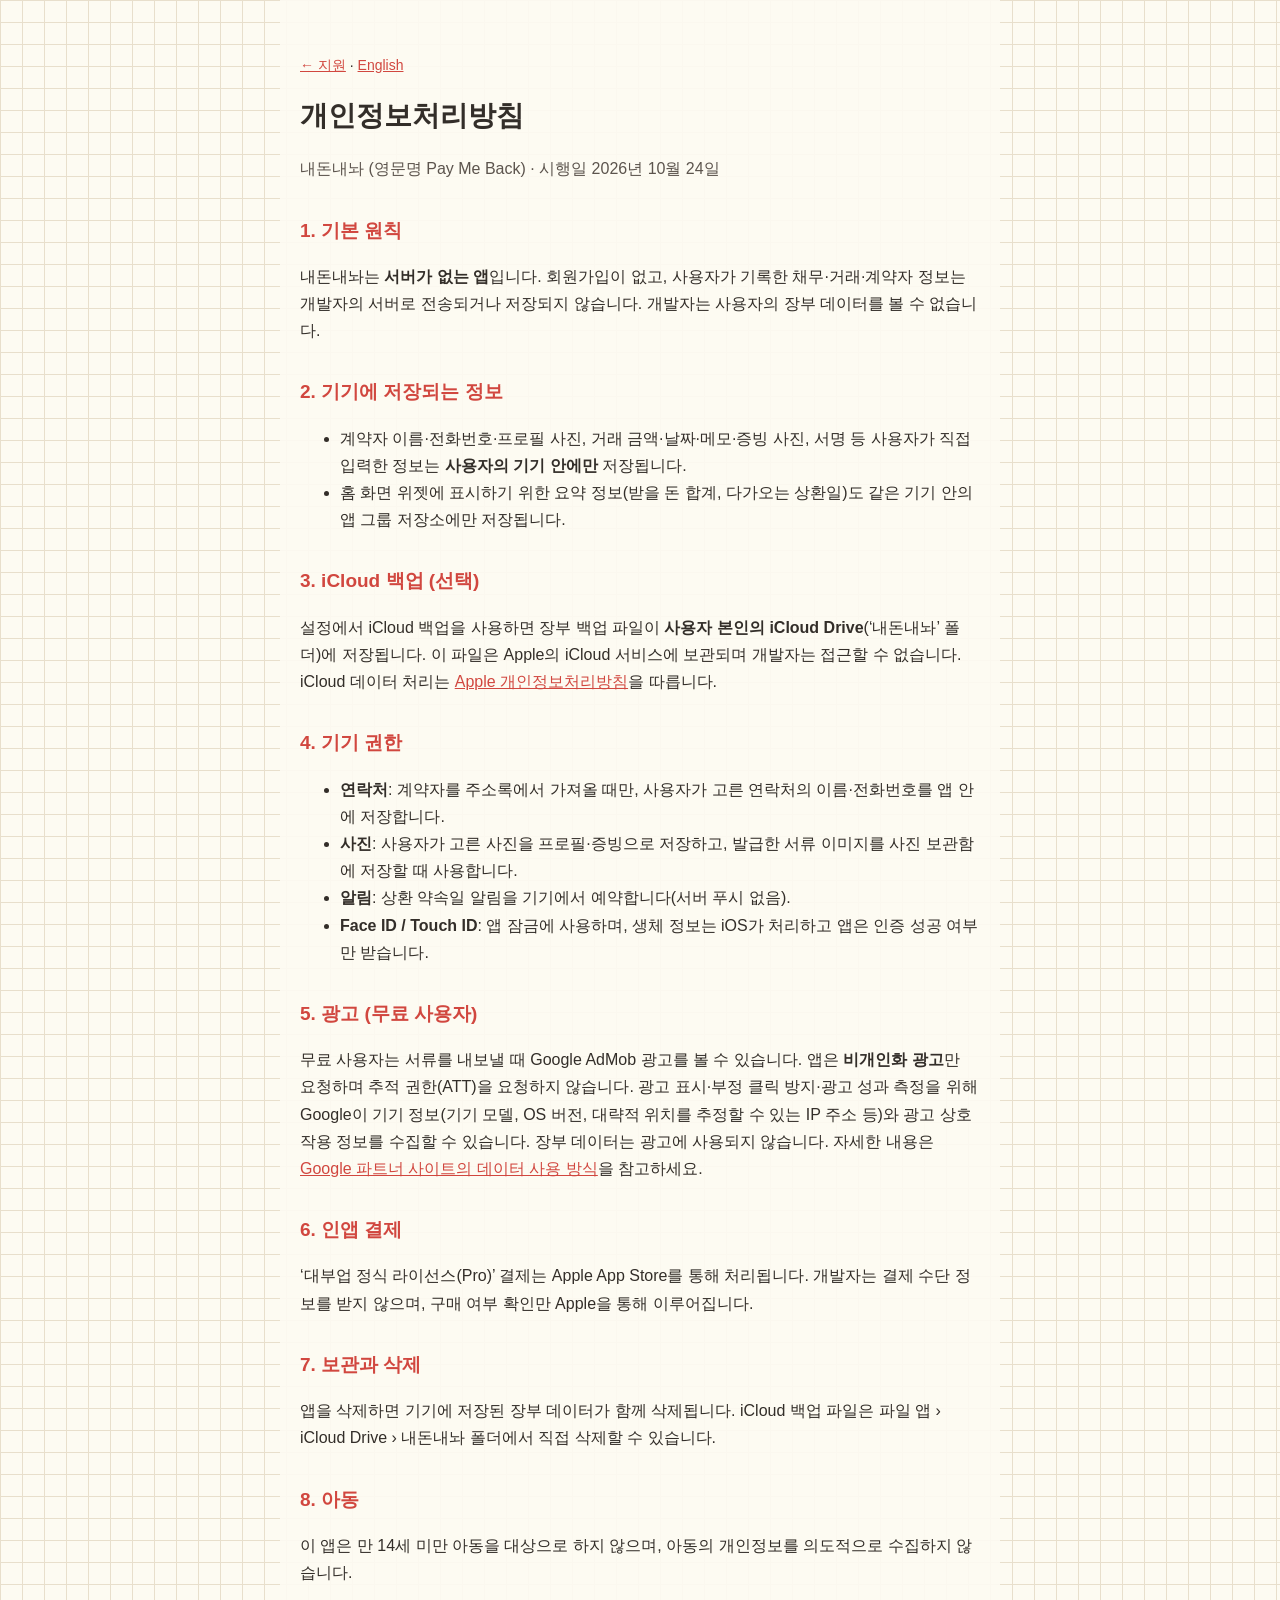
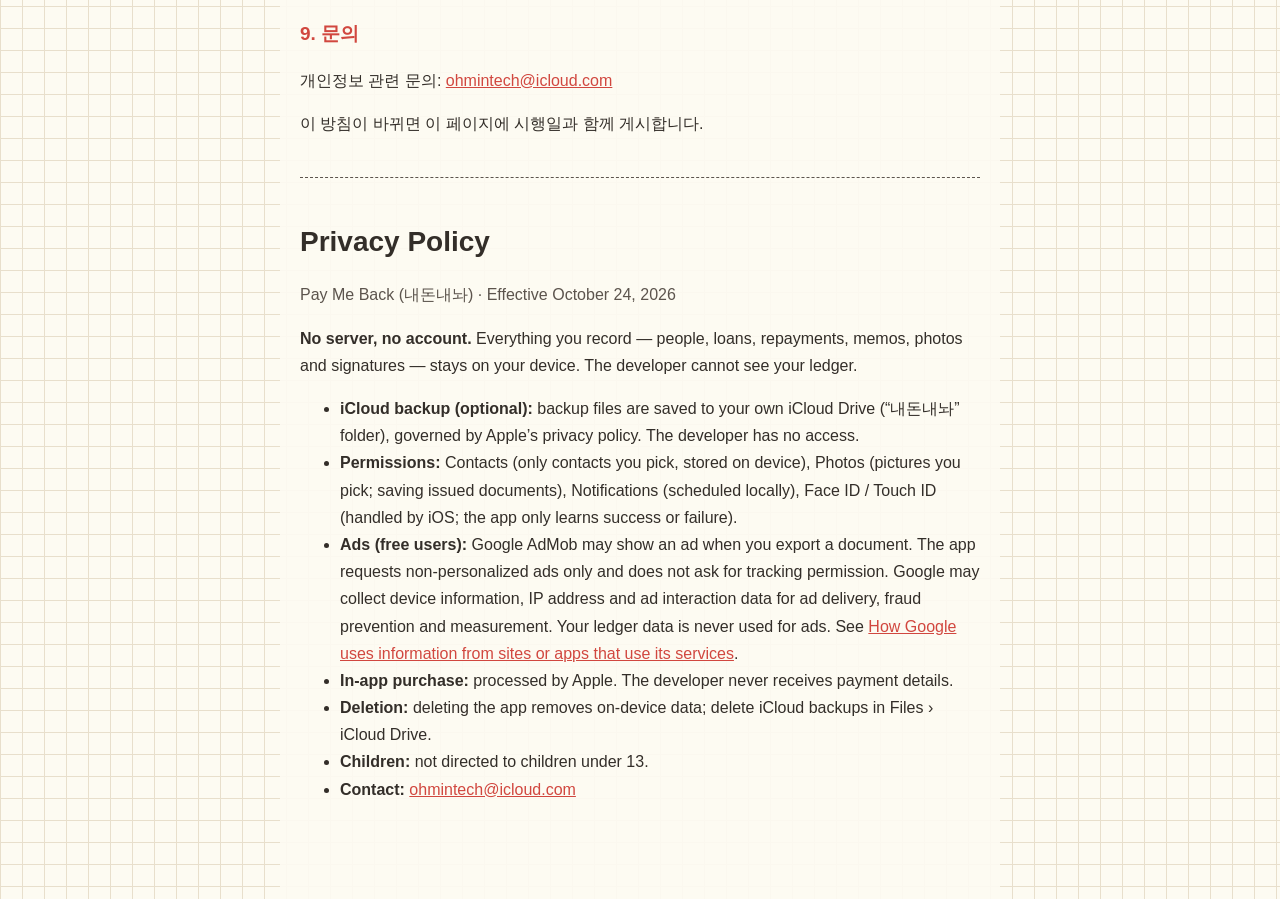
==== privacy.html @ b79d0b03 "Add files via upload" ====
<!doctype html>
<html lang="ko">
<head>
<meta charset="utf-8">
<meta name="viewport" content="width=device-width, initial-scale=1">
<title>개인정보처리방침 · 내돈내놔 (Pay Me Back)</title>
<link rel="stylesheet" href="style.css">
</head>
<body>
<main>
<p class="nav"><a href="./">← 지원</a> · <a href="#en">English</a></p>
<h1>개인정보처리방침</h1>
<p class="meta">내돈내놔 (영문명 Pay Me Back) · 시행일 2026년 10월 24일</p>

<h2>1. 기본 원칙</h2>
<p>내돈내놔는 <strong>서버가 없는 앱</strong>입니다. 회원가입이 없고, 사용자가 기록한 채무·거래·계약자 정보는 개발자의 서버로 전송되거나 저장되지 않습니다. 개발자는 사용자의 장부 데이터를 볼 수 없습니다.</p>

<h2>2. 기기에 저장되는 정보</h2>
<ul>
<li>계약자 이름·전화번호·프로필 사진, 거래 금액·날짜·메모·증빙 사진, 서명 등 사용자가 직접 입력한 정보는 <strong>사용자의 기기 안에만</strong> 저장됩니다.</li>
<li>홈 화면 위젯에 표시하기 위한 요약 정보(받을 돈 합계, 다가오는 상환일)도 같은 기기 안의 앱 그룹 저장소에만 저장됩니다.</li>
</ul>

<h2>3. iCloud 백업 (선택)</h2>
<p>설정에서 iCloud 백업을 사용하면 장부 백업 파일이 <strong>사용자 본인의 iCloud Drive</strong>(‘내돈내놔’ 폴더)에 저장됩니다. 이 파일은 Apple의 iCloud 서비스에 보관되며 개발자는 접근할 수 없습니다. iCloud 데이터 처리는 <a href="https://www.apple.com/kr/legal/privacy/">Apple 개인정보처리방침</a>을 따릅니다.</p>

<h2>4. 기기 권한</h2>
<ul>
<li><strong>연락처</strong>: 계약자를 주소록에서 가져올 때만, 사용자가 고른 연락처의 이름·전화번호를 앱 안에 저장합니다.</li>
<li><strong>사진</strong>: 사용자가 고른 사진을 프로필·증빙으로 저장하고, 발급한 서류 이미지를 사진 보관함에 저장할 때 사용합니다.</li>
<li><strong>알림</strong>: 상환 약속일 알림을 기기에서 예약합니다(서버 푸시 없음).</li>
<li><strong>Face ID / Touch ID</strong>: 앱 잠금에 사용하며, 생체 정보는 iOS가 처리하고 앱은 인증 성공 여부만 받습니다.</li>
</ul>

<h2>5. 광고 (무료 사용자)</h2>
<p>무료 사용자는 서류를 내보낼 때 Google AdMob 광고를 볼 수 있습니다. 앱은 <strong>비개인화 광고</strong>만 요청하며 추적 권한(ATT)을 요청하지 않습니다. 광고 표시·부정 클릭 방지·광고 성과 측정을 위해 Google이 기기 정보(기기 모델, OS 버전, 대략적 위치를 추정할 수 있는 IP 주소 등)와 광고 상호작용 정보를 수집할 수 있습니다. 장부 데이터는 광고에 사용되지 않습니다. 자세한 내용은 <a href="https://policies.google.com/technologies/partner-sites?hl=ko">Google 파트너 사이트의 데이터 사용 방식</a>을 참고하세요.</p>

<h2>6. 인앱 결제</h2>
<p>‘대부업 정식 라이선스(Pro)’ 결제는 Apple App Store를 통해 처리됩니다. 개발자는 결제 수단 정보를 받지 않으며, 구매 여부 확인만 Apple을 통해 이루어집니다.</p>

<h2>7. 보관과 삭제</h2>
<p>앱을 삭제하면 기기에 저장된 장부 데이터가 함께 삭제됩니다. iCloud 백업 파일은 파일 앱 › iCloud Drive › 내돈내놔 폴더에서 직접 삭제할 수 있습니다.</p>

<h2>8. 아동</h2>
<p>이 앱은 만 14세 미만 아동을 대상으로 하지 않으며, 아동의 개인정보를 의도적으로 수집하지 않습니다.</p>

<h2>9. 문의</h2>
<p>개인정보 관련 문의: <a href="mailto:ohmintech@icloud.com">ohmintech@icloud.com</a></p>
<p>이 방침이 바뀌면 이 페이지에 시행일과 함께 게시합니다.</p>

<hr>

<h1 id="en">Privacy Policy</h1>
<p class="meta">Pay Me Back (내돈내놔) · Effective October 24, 2026</p>
<p><strong>No server, no account.</strong> Everything you record — people, loans, repayments, memos, photos and signatures — stays on your device. The developer cannot see your ledger.</p>
<ul>
<li><strong>iCloud backup (optional):</strong> backup files are saved to your own iCloud Drive (“내돈내놔” folder), governed by Apple’s privacy policy. The developer has no access.</li>
<li><strong>Permissions:</strong> Contacts (only contacts you pick, stored on device), Photos (pictures you pick; saving issued documents), Notifications (scheduled locally), Face ID / Touch ID (handled by iOS; the app only learns success or failure).</li>
<li><strong>Ads (free users):</strong> Google AdMob may show an ad when you export a document. The app requests non-personalized ads only and does not ask for tracking permission. Google may collect device information, IP address and ad interaction data for ad delivery, fraud prevention and measurement. Your ledger data is never used for ads. See <a href="https://policies.google.com/technologies/partner-sites">How Google uses information from sites or apps that use its services</a>.</li>
<li><strong>In-app purchase:</strong> processed by Apple. The developer never receives payment details.</li>
<li><strong>Deletion:</strong> deleting the app removes on-device data; delete iCloud backups in Files › iCloud Drive.</li>
<li><strong>Children:</strong> not directed to children under 13.</li>
<li><strong>Contact:</strong> <a href="mailto:ohmintech@icloud.com">ohmintech@icloud.com</a></li>
</ul>
</main>
</body>
</html>
---- style.css ----
:root { --paper: #fdfbf2; --ink: #332e29; --soft: #5c544d; --red: #d1473f; --line: #e8dfcc; }
* { box-sizing: border-box; }
body { margin: 0; background: var(--paper); color: var(--ink);
  font: 16px/1.7 -apple-system, "Apple SD Gothic Neo", "Noto Sans KR", sans-serif;
  background-image: linear-gradient(var(--line) 1px, transparent 1px), linear-gradient(90deg, var(--line) 1px, transparent 1px);
  background-size: 22px 22px; }
main { max-width: 720px; margin: 0 auto; padding: 40px 20px 80px; background: rgba(253, 251, 242, 0.92); }
h1 { font-size: 28px; margin: 0 0 4px; }
h1 .sub { font-size: 16px; color: var(--soft); font-weight: 500; margin-left: 6px; }
h2 { font-size: 19px; margin: 32px 0 8px; color: var(--red); }
.meta, .lead { color: var(--soft); }
.mail a { font-size: 20px; font-weight: 600; }
a { color: var(--red); }
dt { font-weight: 600; margin-top: 14px; }
dd { margin: 4px 0 0; color: var(--soft); }
hr { border: 0; border-top: 1px dashed var(--soft); margin: 40px 0; }
.nav { font-size: 14px; }
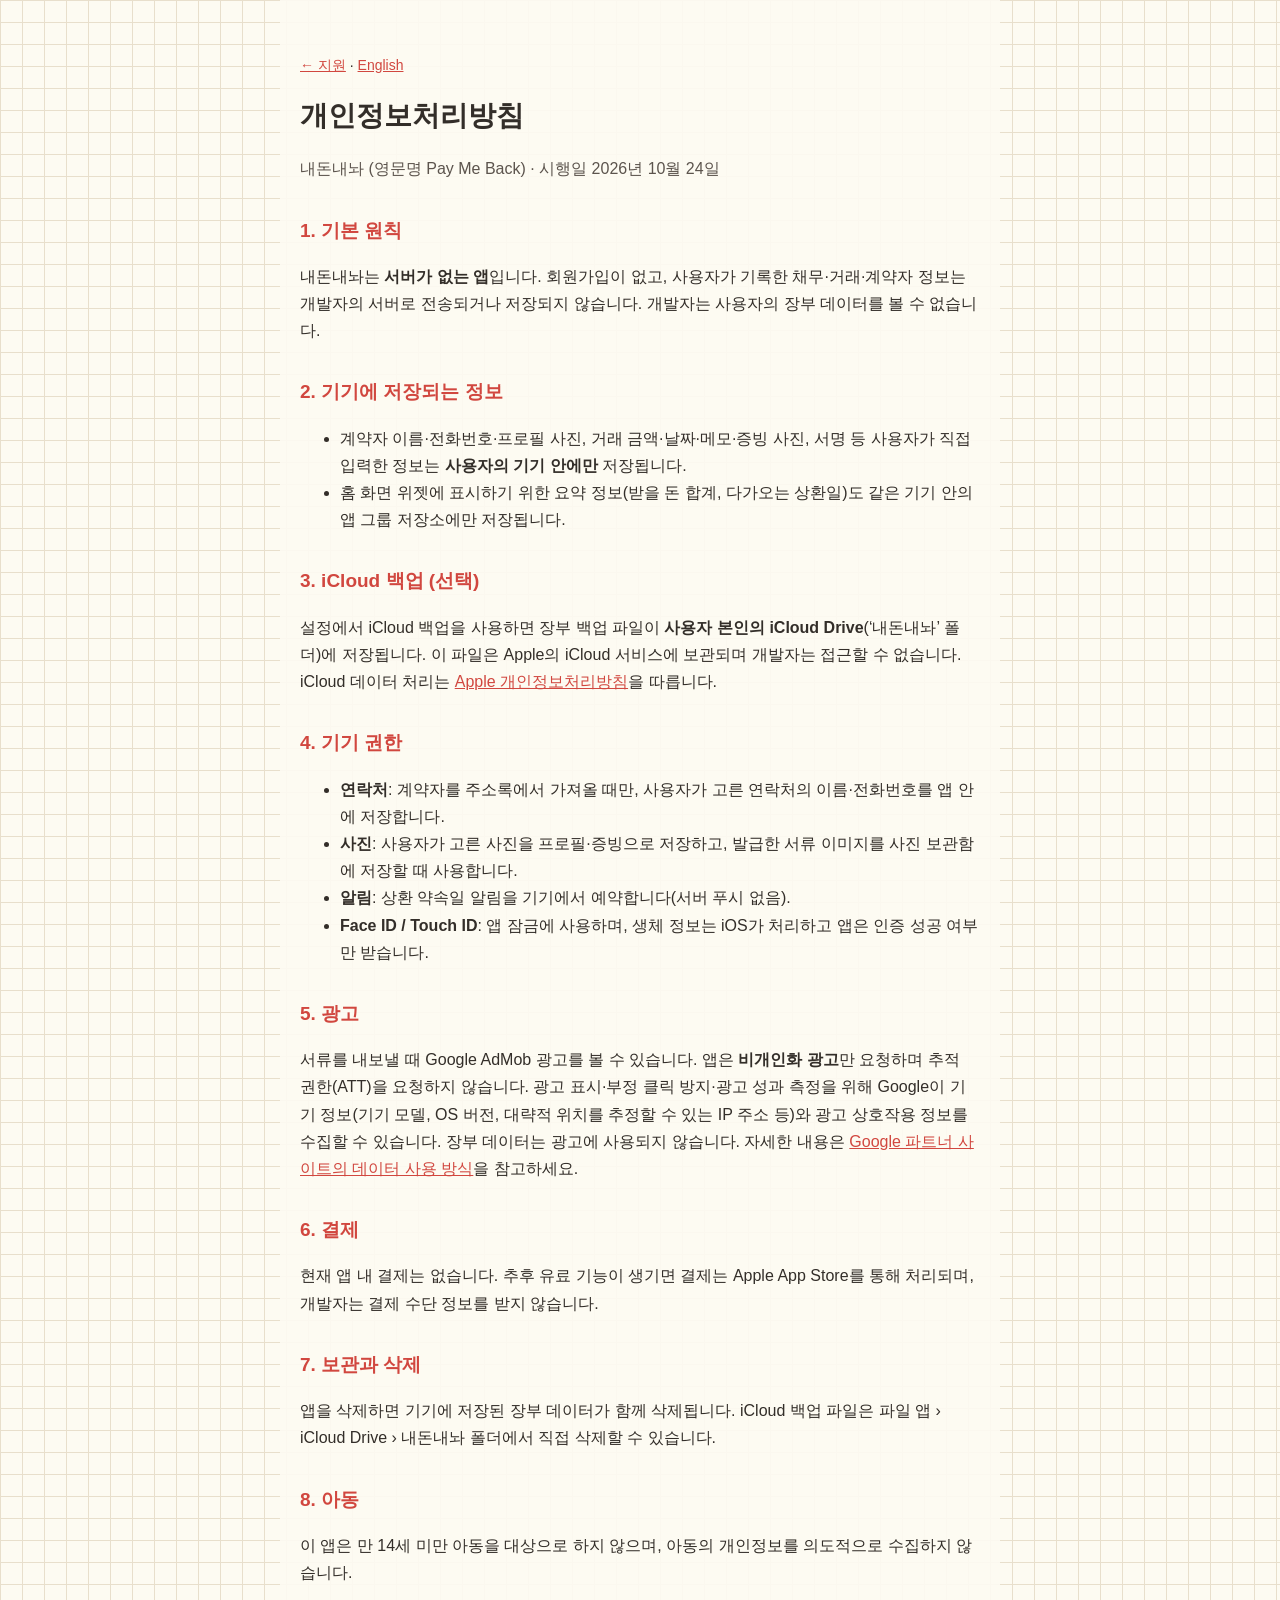
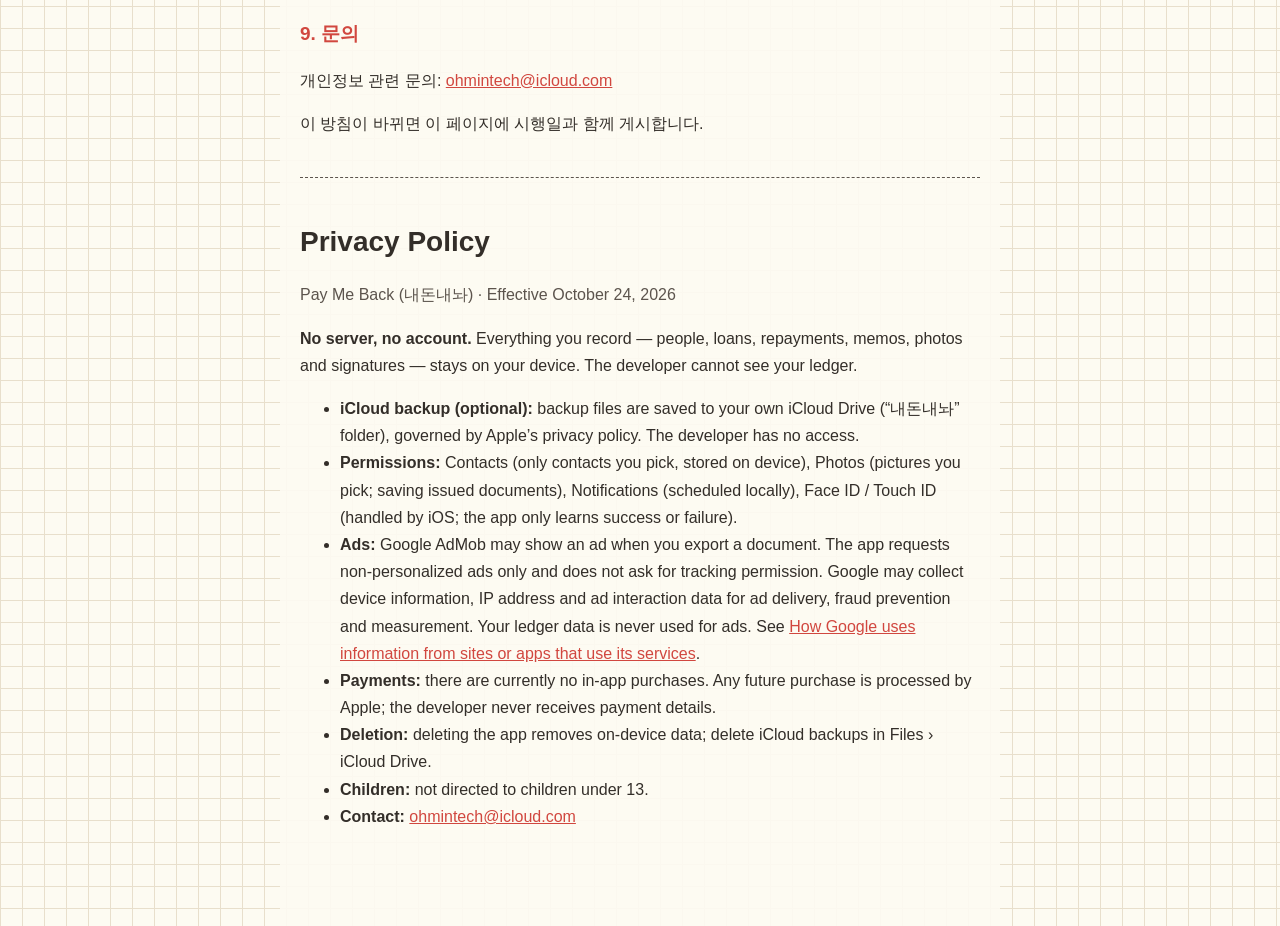
==== commit 7d0422ae: "Remove in-app purchase mentions (app is free)" ====
--- a/privacy.html
+++ b/privacy.html
@@ -32,11 +32,11 @@
 <li><strong>Face ID / Touch ID</strong>: 앱 잠금에 사용하며, 생체 정보는 iOS가 처리하고 앱은 인증 성공 여부만 받습니다.</li>
 </ul>
 
-<h2>5. 광고 (무료 사용자)</h2>
-<p>무료 사용자는 서류를 내보낼 때 Google AdMob 광고를 볼 수 있습니다. 앱은 <strong>비개인화 광고</strong>만 요청하며 추적 권한(ATT)을 요청하지 않습니다. 광고 표시·부정 클릭 방지·광고 성과 측정을 위해 Google이 기기 정보(기기 모델, OS 버전, 대략적 위치를 추정할 수 있는 IP 주소 등)와 광고 상호작용 정보를 수집할 수 있습니다. 장부 데이터는 광고에 사용되지 않습니다. 자세한 내용은 <a href="https://policies.google.com/technologies/partner-sites?hl=ko">Google 파트너 사이트의 데이터 사용 방식</a>을 참고하세요.</p>
+<h2>5. 광고</h2>
+<p>서류를 내보낼 때 Google AdMob 광고를 볼 수 있습니다. 앱은 <strong>비개인화 광고</strong>만 요청하며 추적 권한(ATT)을 요청하지 않습니다. 광고 표시·부정 클릭 방지·광고 성과 측정을 위해 Google이 기기 정보(기기 모델, OS 버전, 대략적 위치를 추정할 수 있는 IP 주소 등)와 광고 상호작용 정보를 수집할 수 있습니다. 장부 데이터는 광고에 사용되지 않습니다. 자세한 내용은 <a href="https://policies.google.com/technologies/partner-sites?hl=ko">Google 파트너 사이트의 데이터 사용 방식</a>을 참고하세요.</p>
 
-<h2>6. 인앱 결제</h2>
-<p>‘대부업 정식 라이선스(Pro)’ 결제는 Apple App Store를 통해 처리됩니다. 개발자는 결제 수단 정보를 받지 않으며, 구매 여부 확인만 Apple을 통해 이루어집니다.</p>
+<h2>6. 결제</h2>
+<p>현재 앱 내 결제는 없습니다. 추후 유료 기능이 생기면 결제는 Apple App Store를 통해 처리되며, 개발자는 결제 수단 정보를 받지 않습니다.</p>
 
 <h2>7. 보관과 삭제</h2>
 <p>앱을 삭제하면 기기에 저장된 장부 데이터가 함께 삭제됩니다. iCloud 백업 파일은 파일 앱 › iCloud Drive › 내돈내놔 폴더에서 직접 삭제할 수 있습니다.</p>
@@ -56,8 +56,8 @@
 <ul>
 <li><strong>iCloud backup (optional):</strong> backup files are saved to your own iCloud Drive (“내돈내놔” folder), governed by Apple’s privacy policy. The developer has no access.</li>
 <li><strong>Permissions:</strong> Contacts (only contacts you pick, stored on device), Photos (pictures you pick; saving issued documents), Notifications (scheduled locally), Face ID / Touch ID (handled by iOS; the app only learns success or failure).</li>
-<li><strong>Ads (free users):</strong> Google AdMob may show an ad when you export a document. The app requests non-personalized ads only and does not ask for tracking permission. Google may collect device information, IP address and ad interaction data for ad delivery, fraud prevention and measurement. Your ledger data is never used for ads. See <a href="https://policies.google.com/technologies/partner-sites">How Google uses information from sites or apps that use its services</a>.</li>
-<li><strong>In-app purchase:</strong> processed by Apple. The developer never receives payment details.</li>
+<li><strong>Ads:</strong> Google AdMob may show an ad when you export a document. The app requests non-personalized ads only and does not ask for tracking permission. Google may collect device information, IP address and ad interaction data for ad delivery, fraud prevention and measurement. Your ledger data is never used for ads. See <a href="https://policies.google.com/technologies/partner-sites">How Google uses information from sites or apps that use its services</a>.</li>
+<li><strong>Payments:</strong> there are currently no in-app purchases. Any future purchase is processed by Apple; the developer never receives payment details.</li>
 <li><strong>Deletion:</strong> deleting the app removes on-device data; delete iCloud backups in Files › iCloud Drive.</li>
 <li><strong>Children:</strong> not directed to children under 13.</li>
 <li><strong>Contact:</strong> <a href="mailto:ohmintech@icloud.com">ohmintech@icloud.com</a></li>
